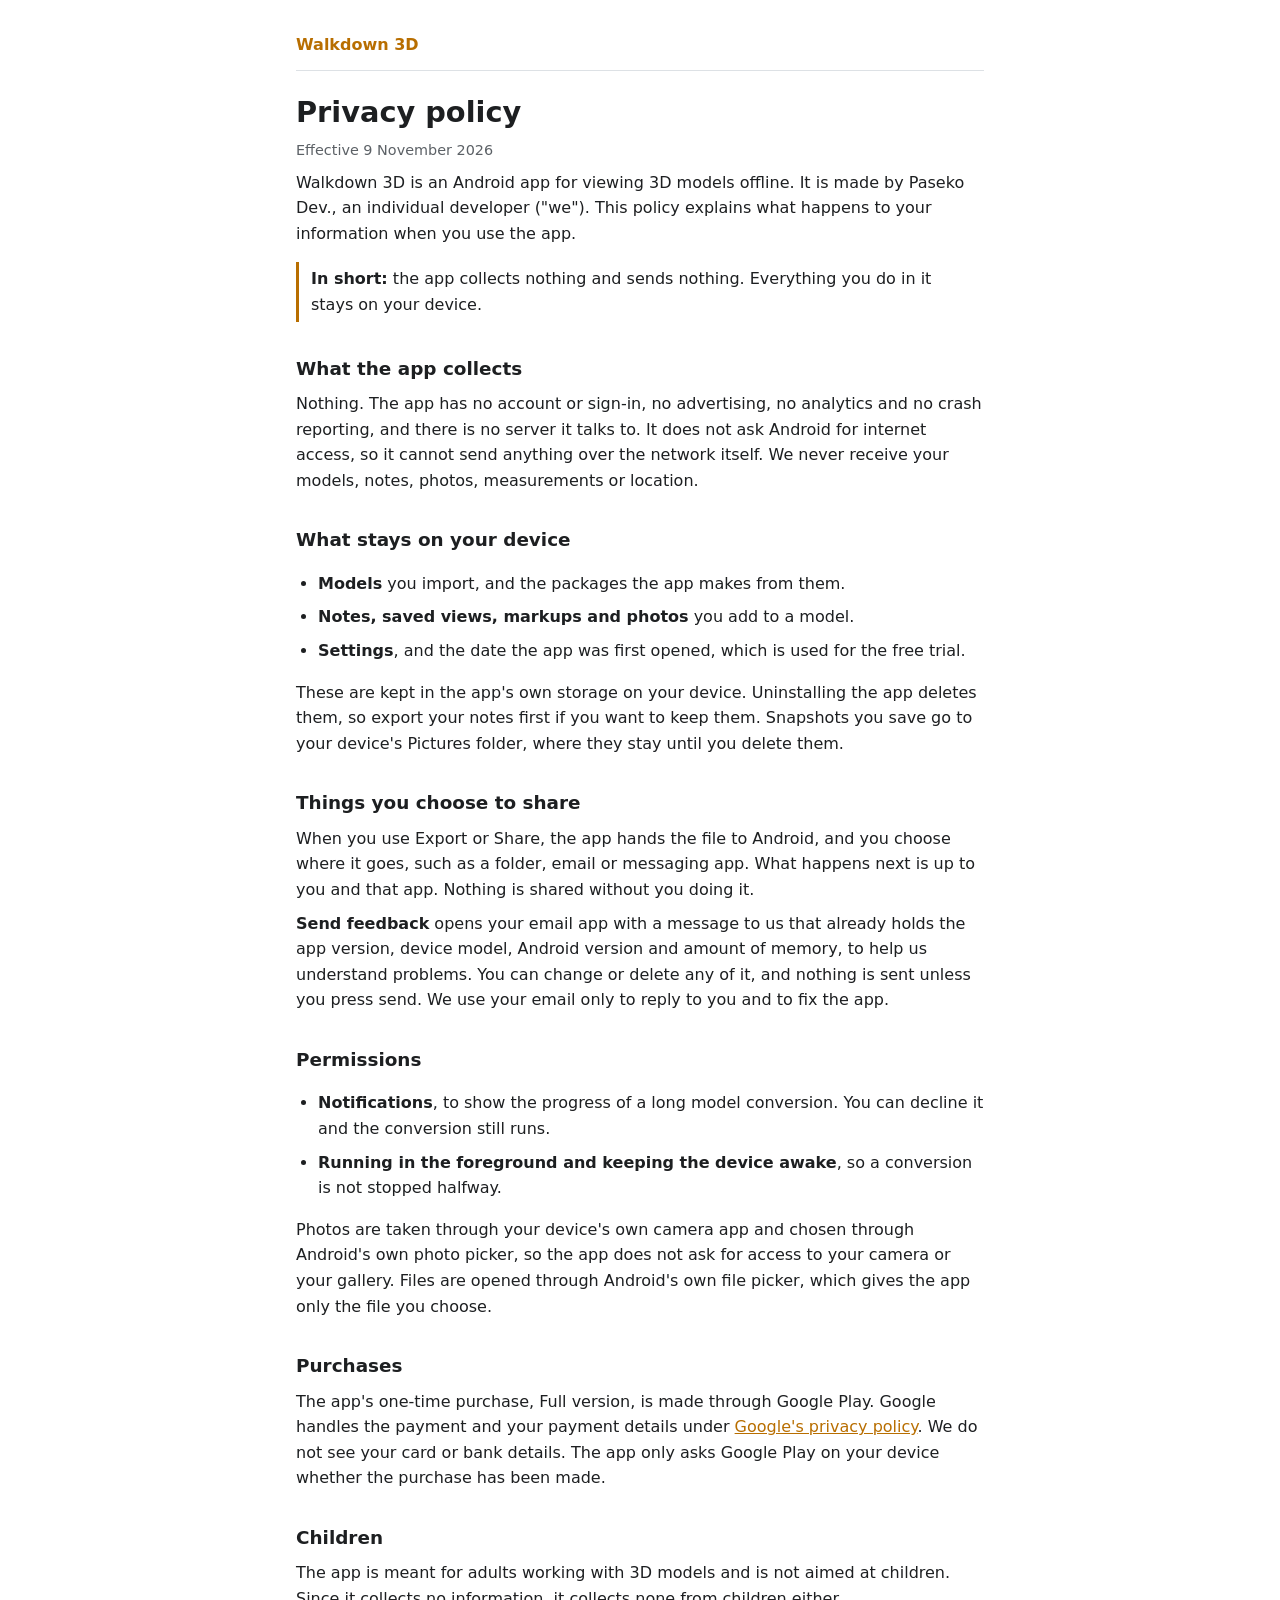
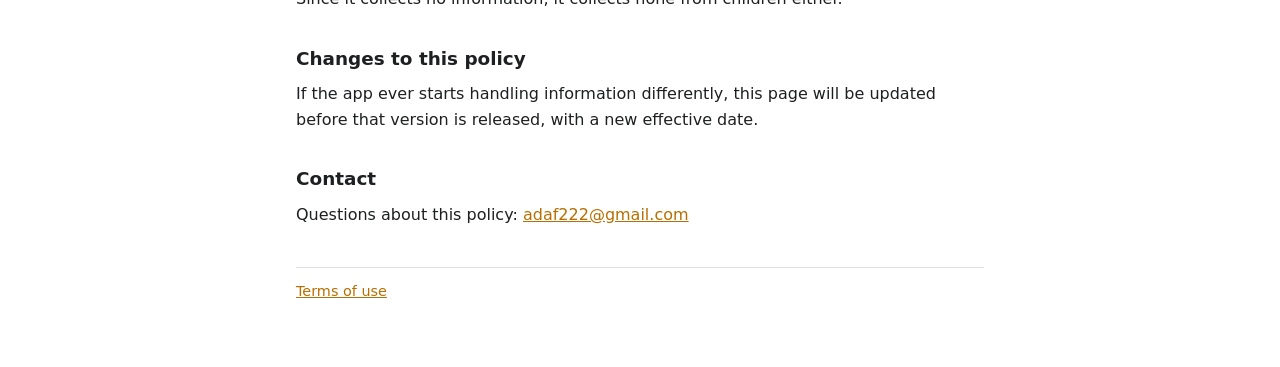
==== privacy.html @ e28f065a "Privacy policy: what Send feedback puts in the email" ====
<!doctype html>
<html lang="en">
<head>
<meta charset="utf-8">
<meta name="viewport" content="width=device-width, initial-scale=1">
<title>Walkdown 3D privacy policy</title>
<link rel="stylesheet" href="style.css">
</head>
<body>
<main>
<header><a href="index.html">Walkdown 3D</a></header>
<h1>Privacy policy</h1>
<p class="meta">Effective 9 November 2026</p>

<p>Walkdown 3D is an Android app for viewing 3D models offline. It is made by Paseko Dev., an individual developer ("we"). This policy explains what happens to your information when you use the app.</p>

<p class="note"><strong>In short:</strong> the app collects nothing and sends nothing. Everything you do in it stays on your device.</p>

<h2>What the app collects</h2>
<p>Nothing. The app has no account or sign-in, no advertising, no analytics and no crash reporting, and there is no server it talks to. It does not ask Android for internet access, so it cannot send anything over the network itself. We never receive your models, notes, photos, measurements or location.</p>

<h2>What stays on your device</h2>
<ul>
<li><strong>Models</strong> you import, and the packages the app makes from them.</li>
<li><strong>Notes, saved views, markups and photos</strong> you add to a model.</li>
<li><strong>Settings</strong>, and the date the app was first opened, which is used for the free trial.</li>
</ul>
<p>These are kept in the app's own storage on your device. Uninstalling the app deletes them, so export your notes first if you want to keep them. Snapshots you save go to your device's Pictures folder, where they stay until you delete them.</p>

<h2>Things you choose to share</h2>
<p>When you use Export or Share, the app hands the file to Android, and you choose where it goes, such as a folder, email or messaging app. What happens next is up to you and that app. Nothing is shared without you doing it.</p>
<p><strong>Send feedback</strong> opens your email app with a message to us that already holds the app version, device model, Android version and amount of memory, to help us understand problems. You can change or delete any of it, and nothing is sent unless you press send. We use your email only to reply to you and to fix the app.</p>

<h2>Permissions</h2>
<ul>
<li><strong>Notifications</strong>, to show the progress of a long model conversion. You can decline it and the conversion still runs.</li>
<li><strong>Running in the foreground and keeping the device awake</strong>, so a conversion is not stopped halfway.</li>
</ul>
<p>Photos are taken through your device's own camera app and chosen through Android's own photo picker, so the app does not ask for access to your camera or your gallery. Files are opened through Android's own file picker, which gives the app only the file you choose.</p>

<h2>Purchases</h2>
<p>The app's one-time purchase, Full version, is made through Google Play. Google handles the payment and your payment details under <a href="https://policies.google.com/privacy">Google's privacy policy</a>. We do not see your card or bank details. The app only asks Google Play on your device whether the purchase has been made.</p>

<h2>Children</h2>
<p>The app is meant for adults working with 3D models and is not aimed at children. Since it collects no information, it collects none from children either.</p>

<h2>Changes to this policy</h2>
<p>If the app ever starts handling information differently, this page will be updated before that version is released, with a new effective date.</p>

<h2>Contact</h2>
<p>Questions about this policy: <a href="mailto:adaf222@gmail.com">adaf222@gmail.com</a></p>

<footer><a href="terms.html">Terms of use</a></footer>
</main>
</body>
</html>
---- style.css ----
:root { --text: #1d1f21; --muted: #5c6166; --line: #dde1e5; --accent: #b86e00; --bg: #ffffff; }
@media (prefers-color-scheme: dark) {
  :root { --text: #e6e8ea; --muted: #a3a9ae; --line: #33383d; --accent: #f0a83a; --bg: #15181b; }
}
* { box-sizing: border-box; }
body { margin: 0; background: var(--bg); color: var(--text); font: 16px/1.6 system-ui, -apple-system, "Segoe UI", Roboto, sans-serif; }
main { max-width: 720px; margin: 0 auto; padding: 32px 16px 64px; }
header { border-bottom: 1px solid var(--line); margin-bottom: 24px; padding-bottom: 12px; }
header a { color: var(--accent); font-weight: 600; text-decoration: none; }
h1 { font-size: 1.8rem; line-height: 1.25; margin: 0 0 4px; }
h2 { font-size: 1.15rem; margin: 32px 0 8px; }
p, li { margin: 8px 0; }
ul { padding-left: 22px; }
a { color: var(--accent); }
.meta { color: var(--muted); font-size: 0.9rem; }
.note { border-left: 3px solid var(--accent); padding: 4px 12px; margin: 16px 0; }
footer { border-top: 1px solid var(--line); margin-top: 40px; padding-top: 12px; color: var(--muted); font-size: 0.9rem; }
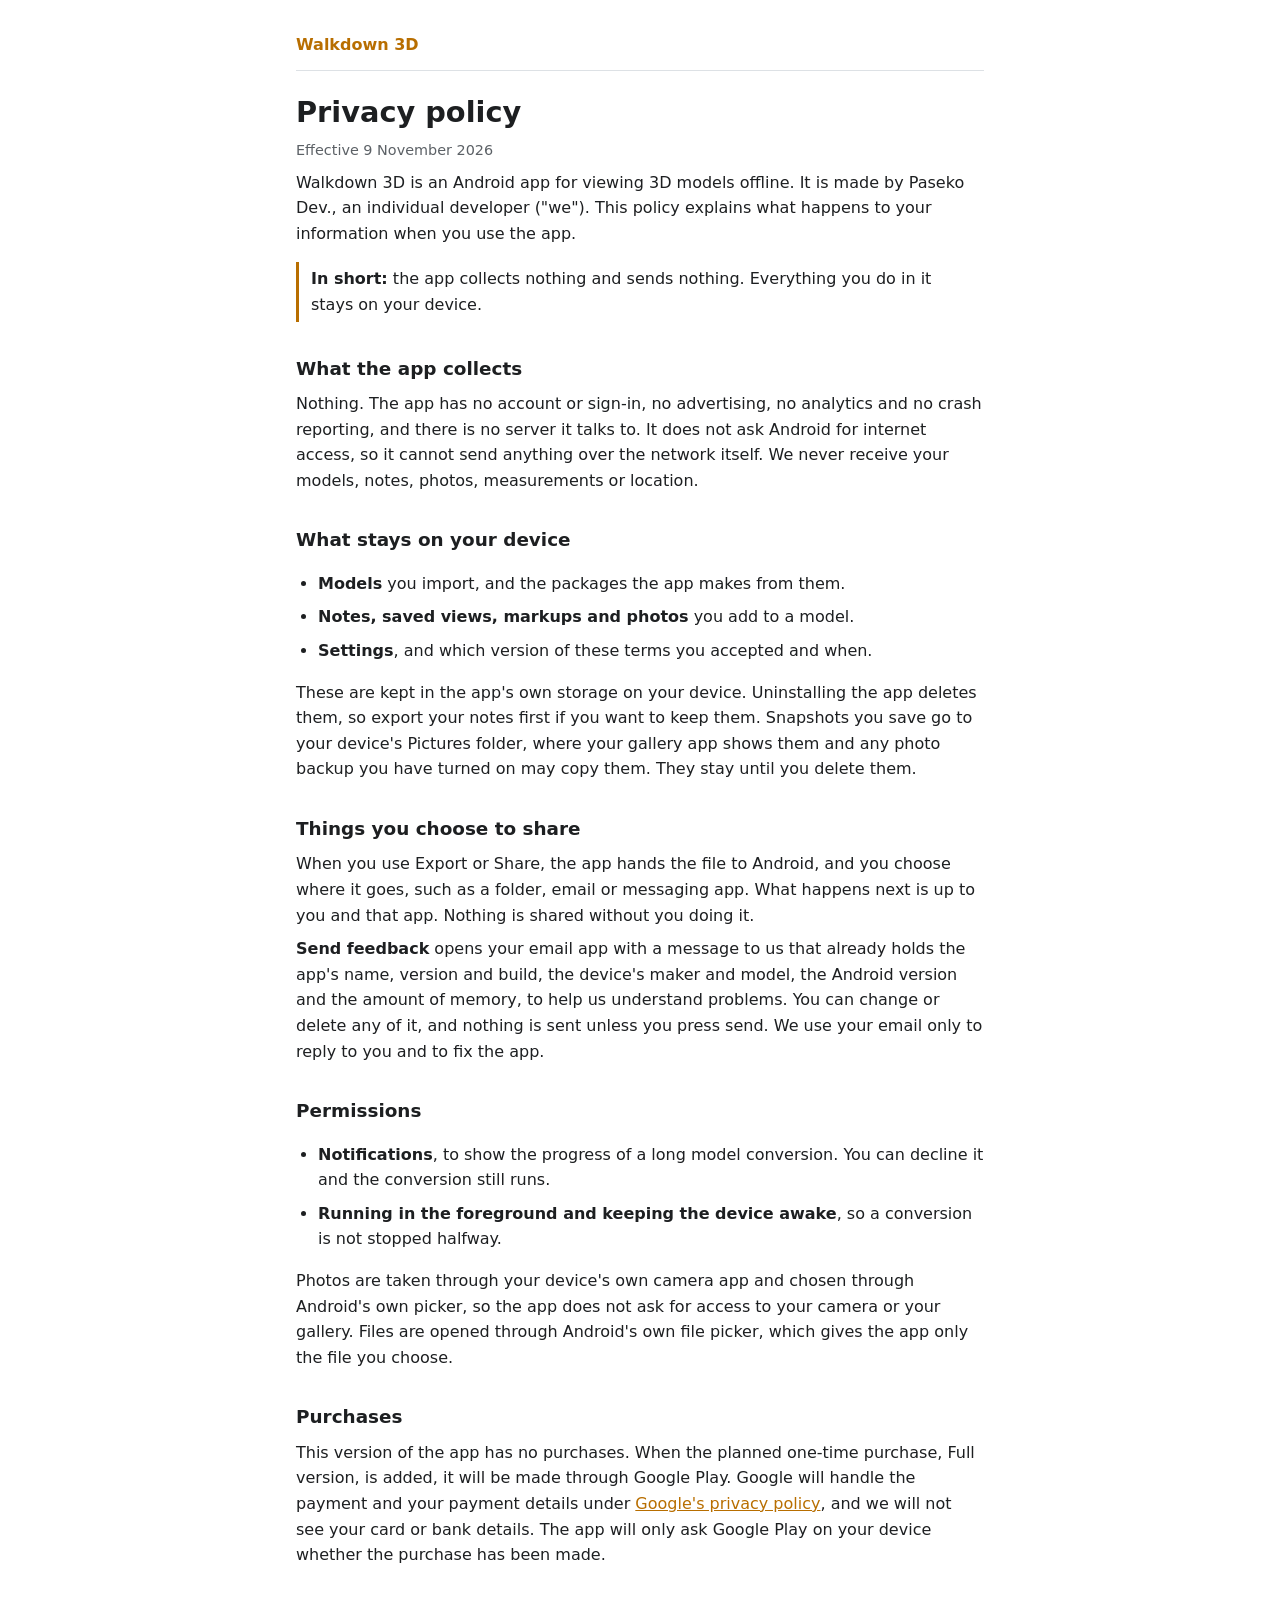
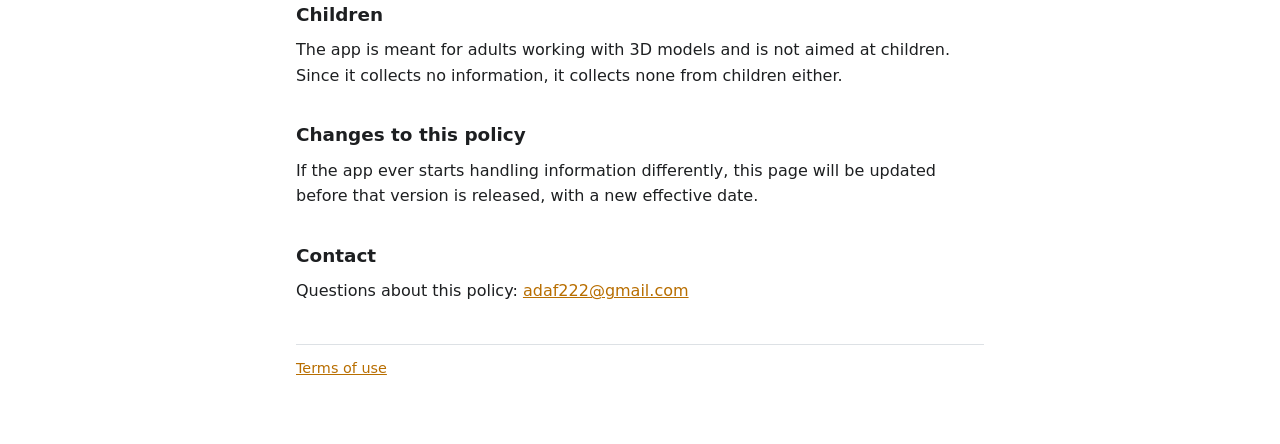
==== commit 2ab314e7: "Terms and privacy match this version: no trial or purchase yet, adults only, fuller feedback list Co" ====
--- a/privacy.html
+++ b/privacy.html
@@ -23,23 +23,23 @@
 <ul>
 <li><strong>Models</strong> you import, and the packages the app makes from them.</li>
 <li><strong>Notes, saved views, markups and photos</strong> you add to a model.</li>
-<li><strong>Settings</strong>, and the date the app was first opened, which is used for the free trial.</li>
+<li><strong>Settings</strong>, and which version of these terms you accepted and when.</li>
 </ul>
-<p>These are kept in the app's own storage on your device. Uninstalling the app deletes them, so export your notes first if you want to keep them. Snapshots you save go to your device's Pictures folder, where they stay until you delete them.</p>
+<p>These are kept in the app's own storage on your device. Uninstalling the app deletes them, so export your notes first if you want to keep them. Snapshots you save go to your device's Pictures folder, where your gallery app shows them and any photo backup you have turned on may copy them. They stay until you delete them.</p>
 
 <h2>Things you choose to share</h2>
 <p>When you use Export or Share, the app hands the file to Android, and you choose where it goes, such as a folder, email or messaging app. What happens next is up to you and that app. Nothing is shared without you doing it.</p>
-<p><strong>Send feedback</strong> opens your email app with a message to us that already holds the app version, device model, Android version and amount of memory, to help us understand problems. You can change or delete any of it, and nothing is sent unless you press send. We use your email only to reply to you and to fix the app.</p>
+<p><strong>Send feedback</strong> opens your email app with a message to us that already holds the app's name, version and build, the device's maker and model, the Android version and the amount of memory, to help us understand problems. You can change or delete any of it, and nothing is sent unless you press send. We use your email only to reply to you and to fix the app.</p>
 
 <h2>Permissions</h2>
 <ul>
 <li><strong>Notifications</strong>, to show the progress of a long model conversion. You can decline it and the conversion still runs.</li>
 <li><strong>Running in the foreground and keeping the device awake</strong>, so a conversion is not stopped halfway.</li>
 </ul>
-<p>Photos are taken through your device's own camera app and chosen through Android's own photo picker, so the app does not ask for access to your camera or your gallery. Files are opened through Android's own file picker, which gives the app only the file you choose.</p>
+<p>Photos are taken through your device's own camera app and chosen through Android's own picker, so the app does not ask for access to your camera or your gallery. Files are opened through Android's own file picker, which gives the app only the file you choose.</p>
 
 <h2>Purchases</h2>
-<p>The app's one-time purchase, Full version, is made through Google Play. Google handles the payment and your payment details under <a href="https://policies.google.com/privacy">Google's privacy policy</a>. We do not see your card or bank details. The app only asks Google Play on your device whether the purchase has been made.</p>
+<p>This version of the app has no purchases. When the planned one-time purchase, Full version, is added, it will be made through Google Play. Google will handle the payment and your payment details under <a href="https://policies.google.com/privacy">Google's privacy policy</a>, and we will not see your card or bank details. The app will only ask Google Play on your device whether the purchase has been made.</p>
 
 <h2>Children</h2>
 <p>The app is meant for adults working with 3D models and is not aimed at children. Since it collects no information, it collects none from children either.</p>
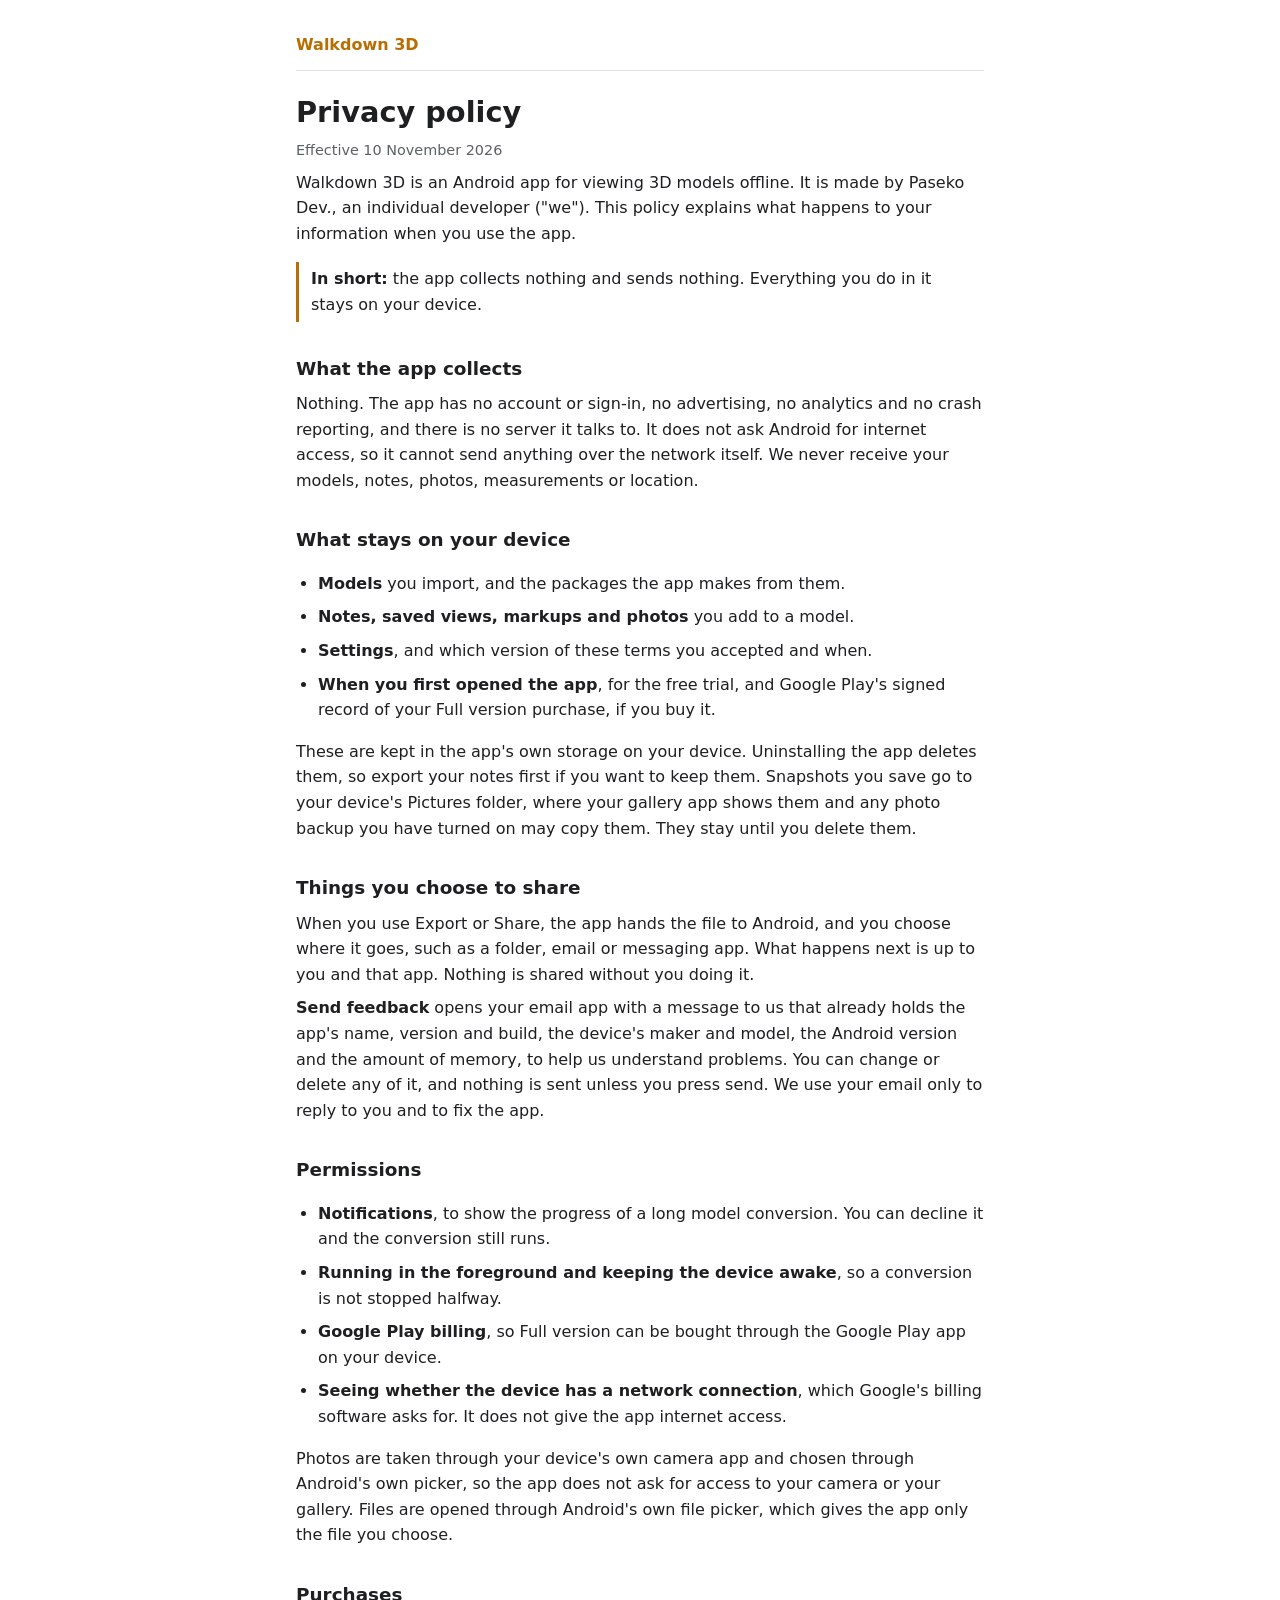
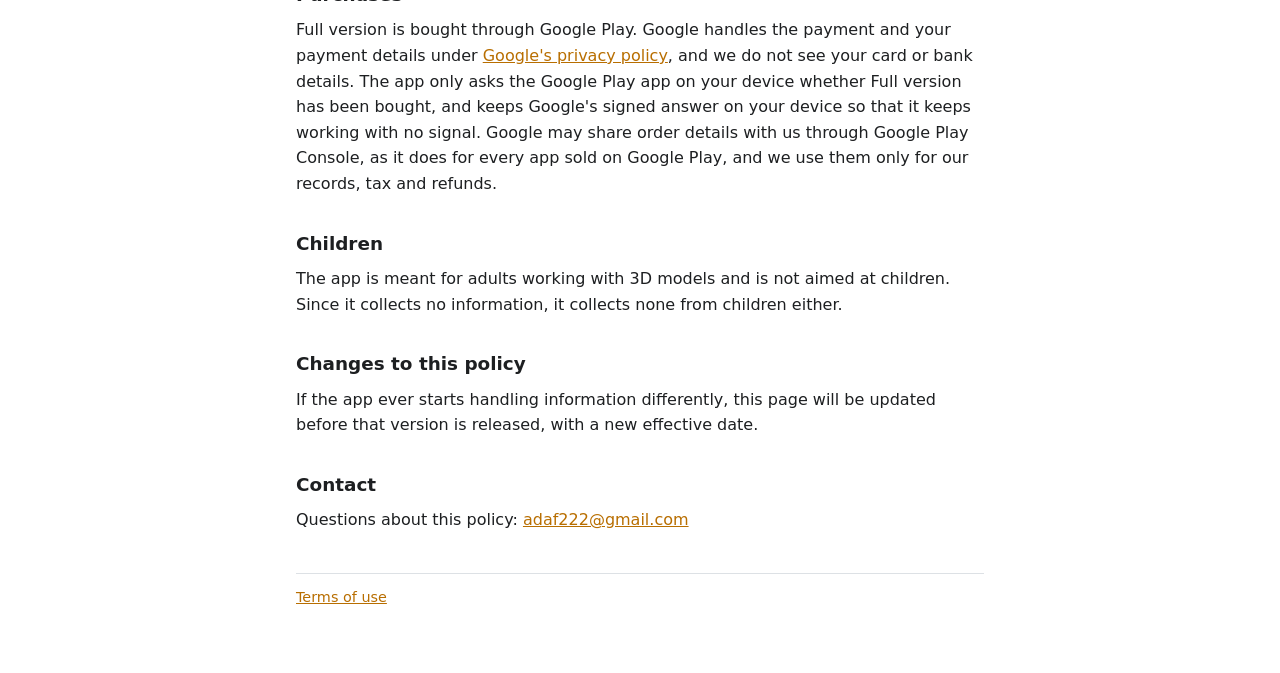
==== commit 59c3684d: "Terms and privacy for the Full version purchase and free trial, effective 10 November 2026 Co-Author" ====
--- a/privacy.html
+++ b/privacy.html
@@ -10,7 +10,7 @@
 <main>
 <header><a href="index.html">Walkdown 3D</a></header>
 <h1>Privacy policy</h1>
-<p class="meta">Effective 9 November 2026</p>
+<p class="meta">Effective 10 November 2026</p>
 
 <p>Walkdown 3D is an Android app for viewing 3D models offline. It is made by Paseko Dev., an individual developer ("we"). This policy explains what happens to your information when you use the app.</p>
 
@@ -24,6 +24,7 @@
 <li><strong>Models</strong> you import, and the packages the app makes from them.</li>
 <li><strong>Notes, saved views, markups and photos</strong> you add to a model.</li>
 <li><strong>Settings</strong>, and which version of these terms you accepted and when.</li>
+<li><strong>When you first opened the app</strong>, for the free trial, and Google Play's signed record of your Full version purchase, if you buy it.</li>
 </ul>
 <p>These are kept in the app's own storage on your device. Uninstalling the app deletes them, so export your notes first if you want to keep them. Snapshots you save go to your device's Pictures folder, where your gallery app shows them and any photo backup you have turned on may copy them. They stay until you delete them.</p>
 
@@ -35,11 +36,13 @@
 <ul>
 <li><strong>Notifications</strong>, to show the progress of a long model conversion. You can decline it and the conversion still runs.</li>
 <li><strong>Running in the foreground and keeping the device awake</strong>, so a conversion is not stopped halfway.</li>
+<li><strong>Google Play billing</strong>, so Full version can be bought through the Google Play app on your device.</li>
+<li><strong>Seeing whether the device has a network connection</strong>, which Google's billing software asks for. It does not give the app internet access.</li>
 </ul>
 <p>Photos are taken through your device's own camera app and chosen through Android's own picker, so the app does not ask for access to your camera or your gallery. Files are opened through Android's own file picker, which gives the app only the file you choose.</p>
 
 <h2>Purchases</h2>
-<p>This version of the app has no purchases. When the planned one-time purchase, Full version, is added, it will be made through Google Play. Google will handle the payment and your payment details under <a href="https://policies.google.com/privacy">Google's privacy policy</a>, and we will not see your card or bank details. The app will only ask Google Play on your device whether the purchase has been made.</p>
+<p>Full version is bought through Google Play. Google handles the payment and your payment details under <a href="https://policies.google.com/privacy">Google's privacy policy</a>, and we do not see your card or bank details. The app only asks the Google Play app on your device whether Full version has been bought, and keeps Google's signed answer on your device so that it keeps working with no signal. Google may share order details with us through Google Play Console, as it does for every app sold on Google Play, and we use them only for our records, tax and refunds.</p>
 
 <h2>Children</h2>
 <p>The app is meant for adults working with 3D models and is not aimed at children. Since it collects no information, it collects none from children either.</p>
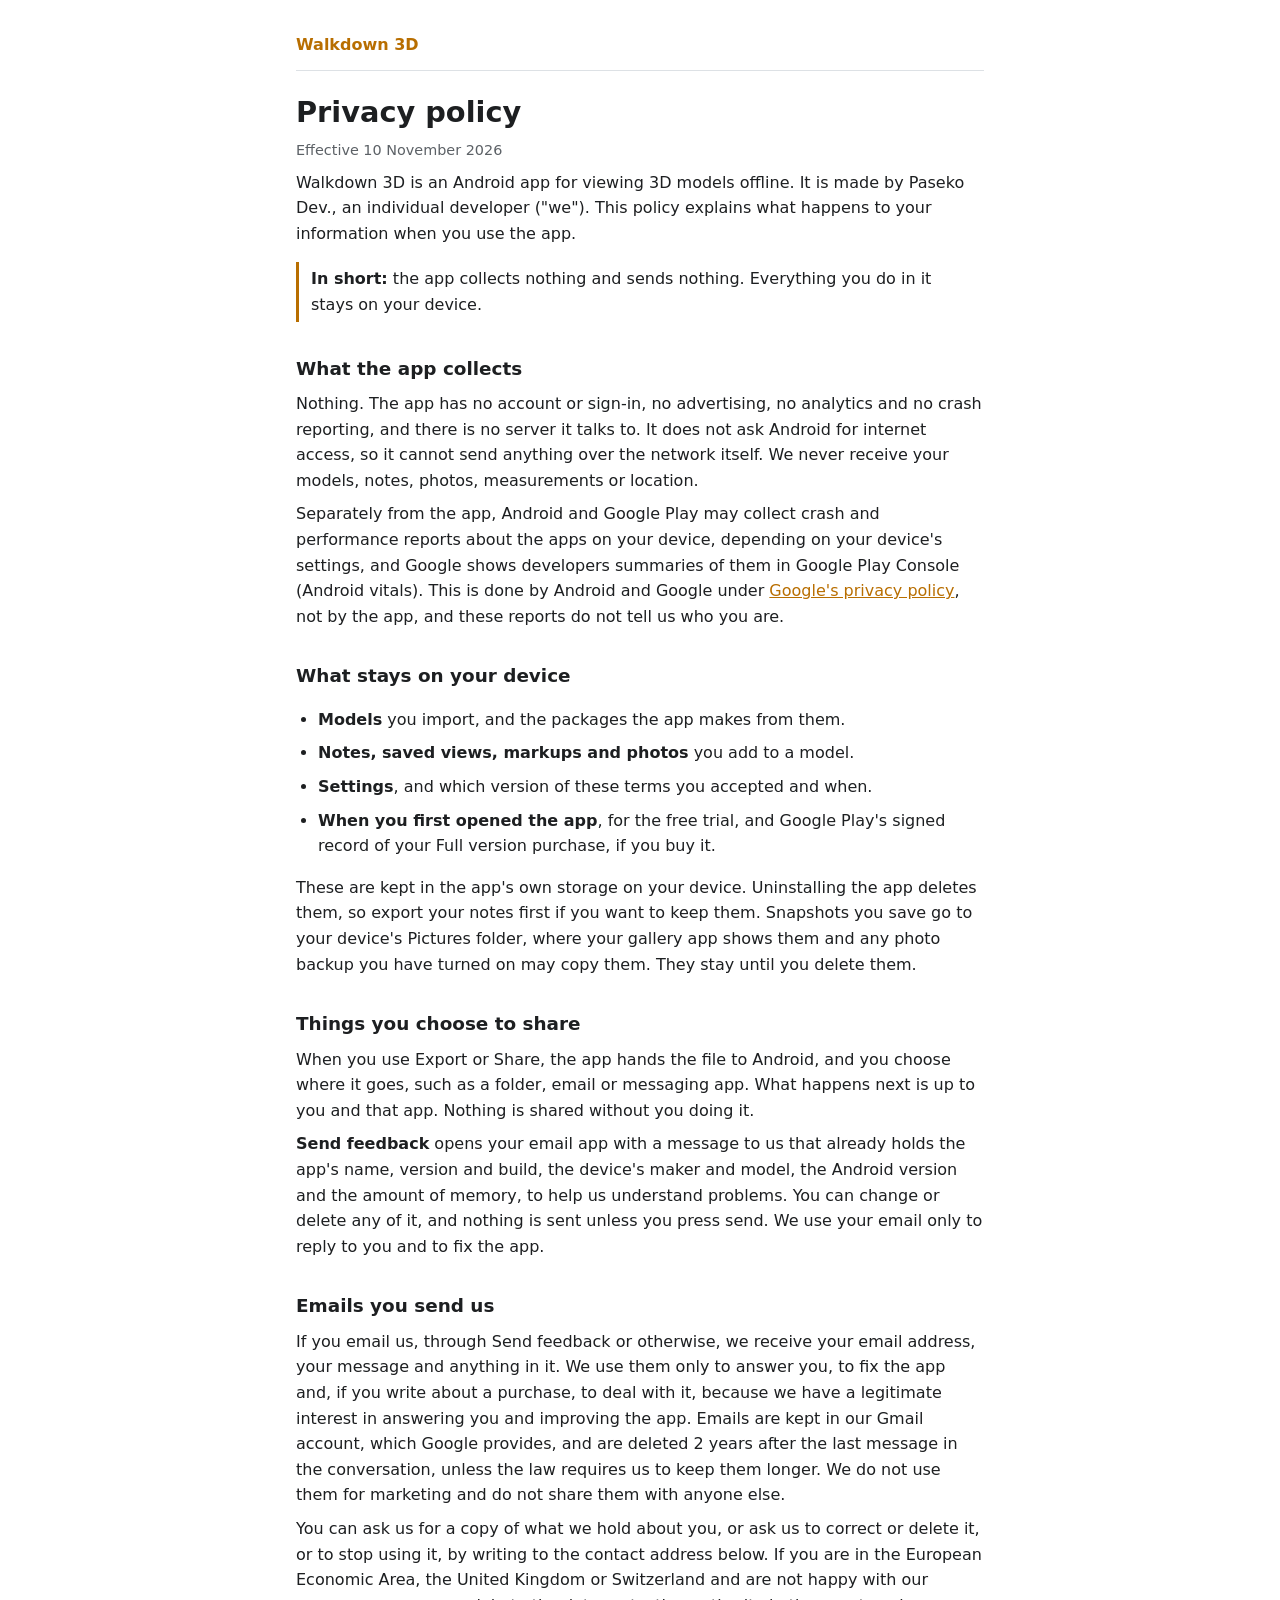
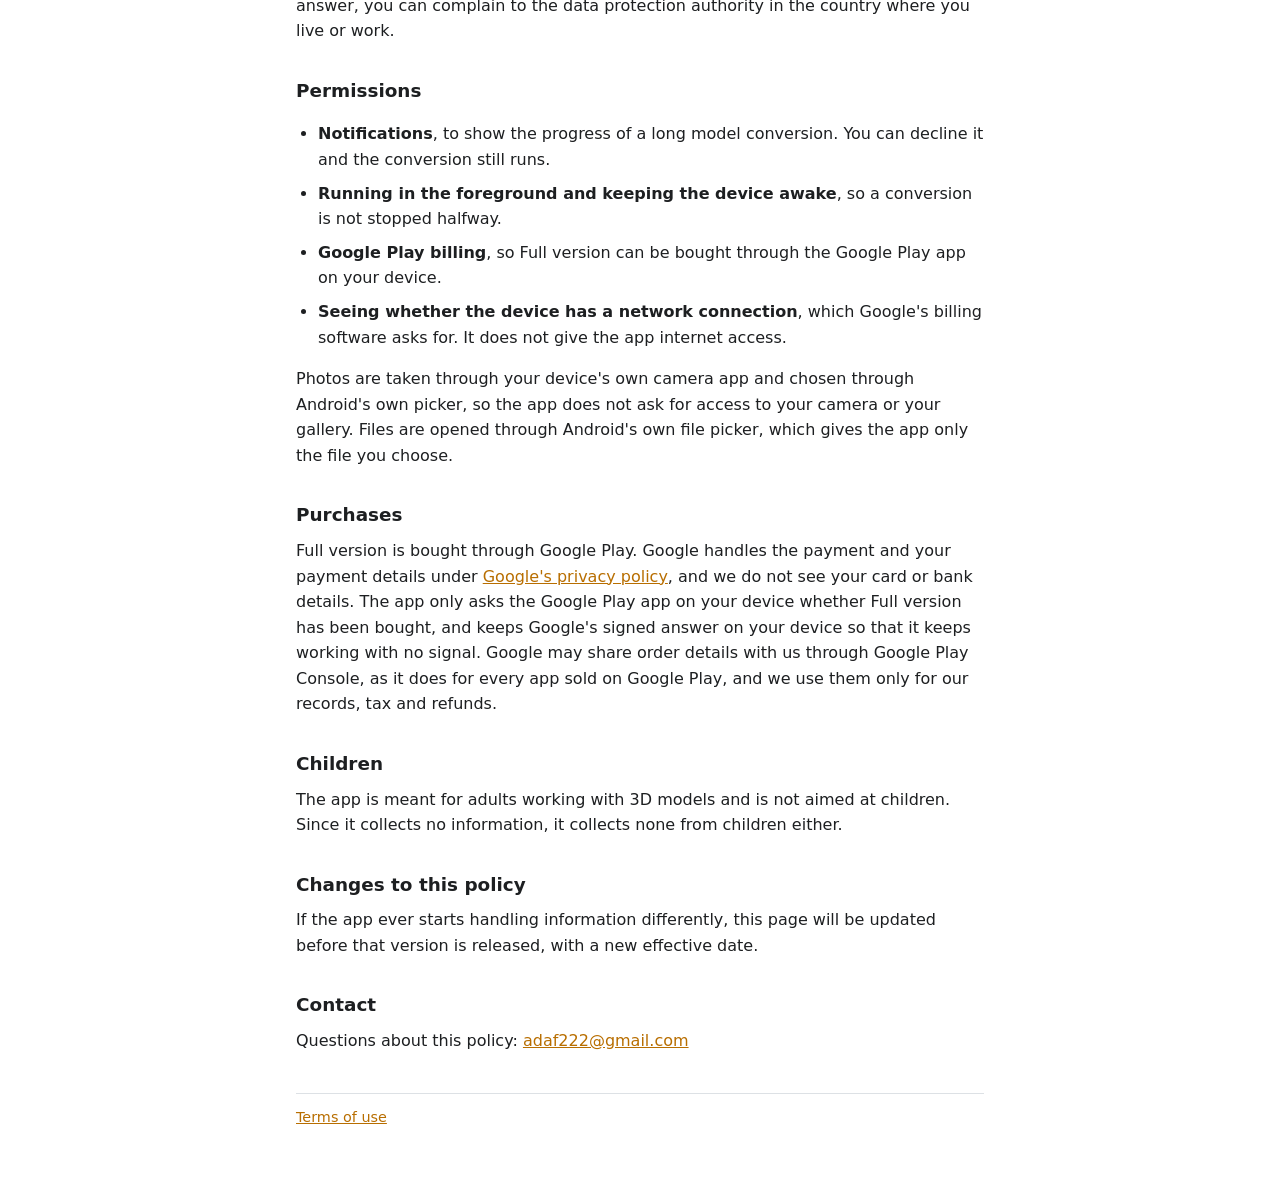
==== commit 68629890: "Terms version 3 for 0.2.1: who we are, liability carve-out, fairer disputes, emails under GDPR, Andr" ====
--- a/privacy.html
+++ b/privacy.html
@@ -18,6 +18,7 @@
 
 <h2>What the app collects</h2>
 <p>Nothing. The app has no account or sign-in, no advertising, no analytics and no crash reporting, and there is no server it talks to. It does not ask Android for internet access, so it cannot send anything over the network itself. We never receive your models, notes, photos, measurements or location.</p>
+<p>Separately from the app, Android and Google Play may collect crash and performance reports about the apps on your device, depending on your device's settings, and Google shows developers summaries of them in Google Play Console (Android vitals). This is done by Android and Google under <a href="https://policies.google.com/privacy">Google's privacy policy</a>, not by the app, and these reports do not tell us who you are.</p>
 
 <h2>What stays on your device</h2>
 <ul>
@@ -31,6 +32,10 @@
 <h2>Things you choose to share</h2>
 <p>When you use Export or Share, the app hands the file to Android, and you choose where it goes, such as a folder, email or messaging app. What happens next is up to you and that app. Nothing is shared without you doing it.</p>
 <p><strong>Send feedback</strong> opens your email app with a message to us that already holds the app's name, version and build, the device's maker and model, the Android version and the amount of memory, to help us understand problems. You can change or delete any of it, and nothing is sent unless you press send. We use your email only to reply to you and to fix the app.</p>
+
+<h2>Emails you send us</h2>
+<p>If you email us, through Send feedback or otherwise, we receive your email address, your message and anything in it. We use them only to answer you, to fix the app and, if you write about a purchase, to deal with it, because we have a legitimate interest in answering you and improving the app. Emails are kept in our Gmail account, which Google provides, and are deleted 2 years after the last message in the conversation, unless the law requires us to keep them longer. We do not use them for marketing and do not share them with anyone else.</p>
+<p>You can ask us for a copy of what we hold about you, or ask us to correct or delete it, or to stop using it, by writing to the contact address below. If you are in the European Economic Area, the United Kingdom or Switzerland and are not happy with our answer, you can complain to the data protection authority in the country where you live or work.</p>
 
 <h2>Permissions</h2>
 <ul>
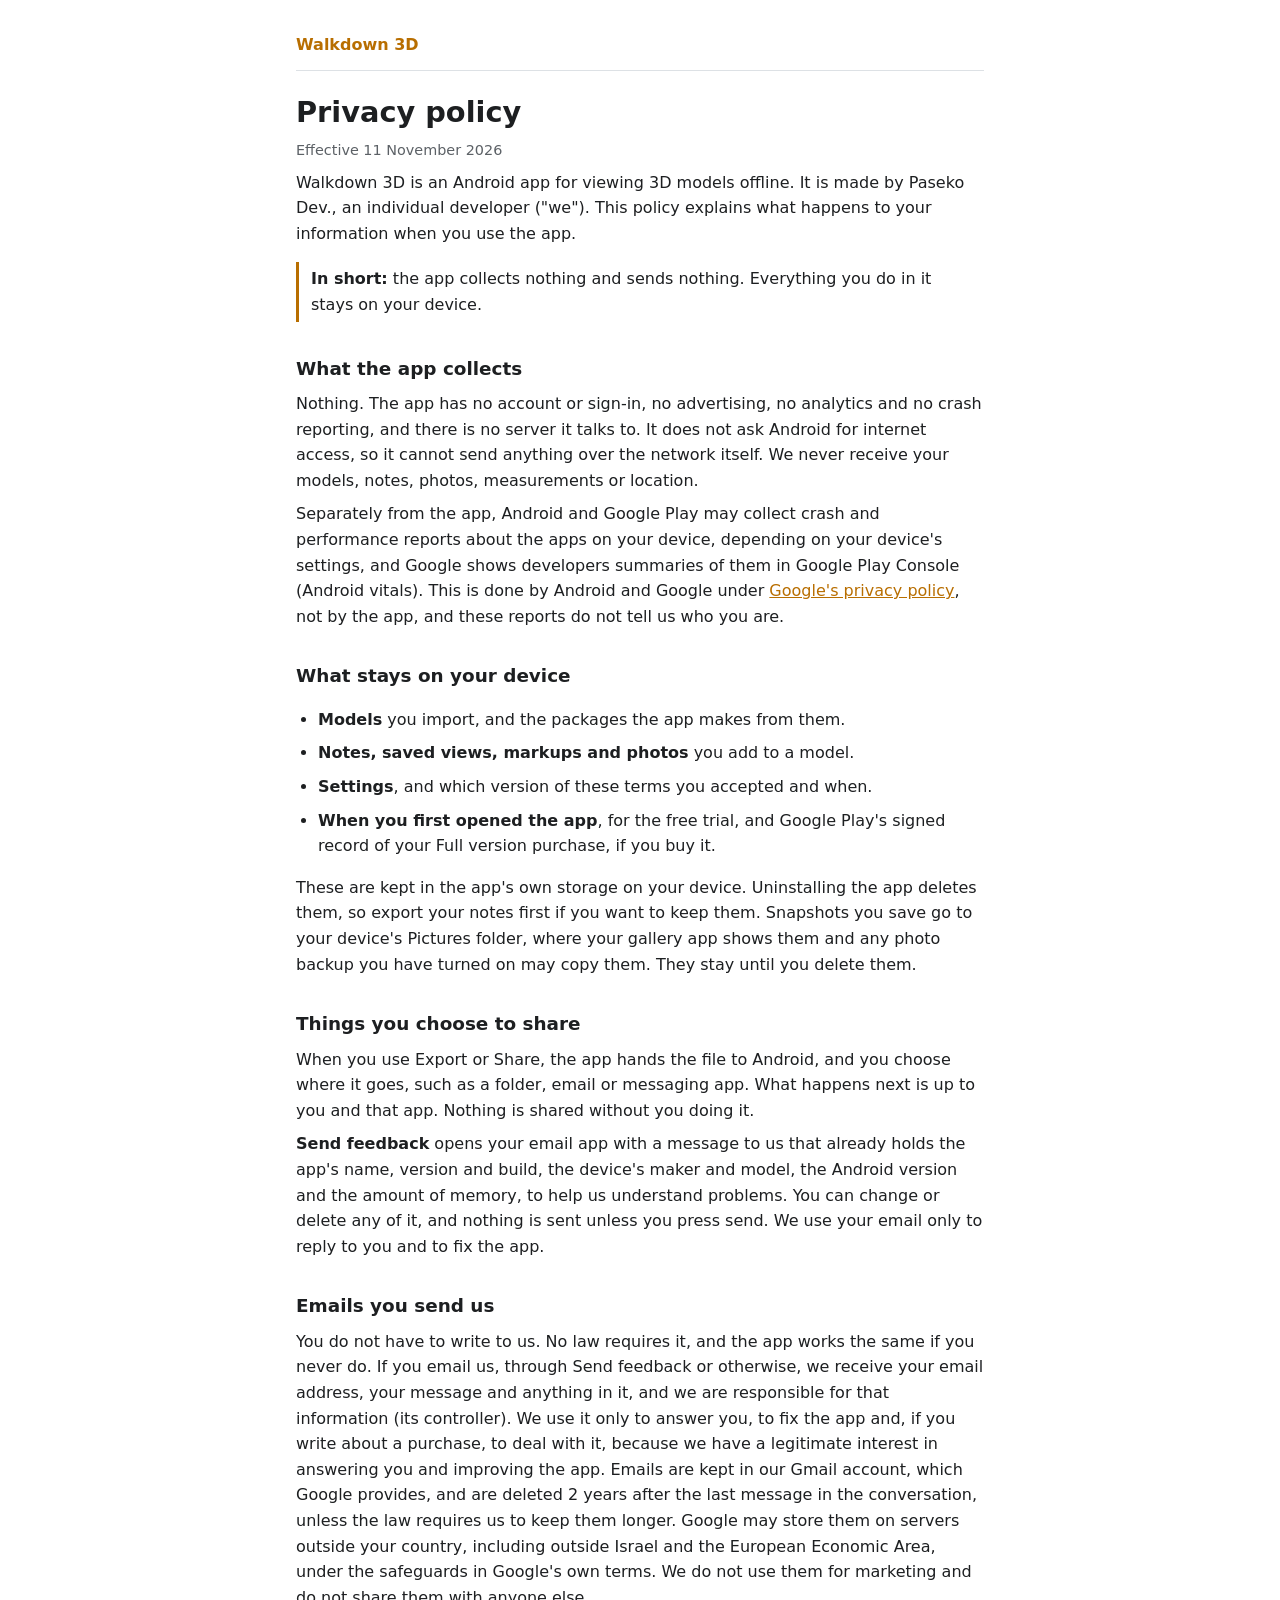
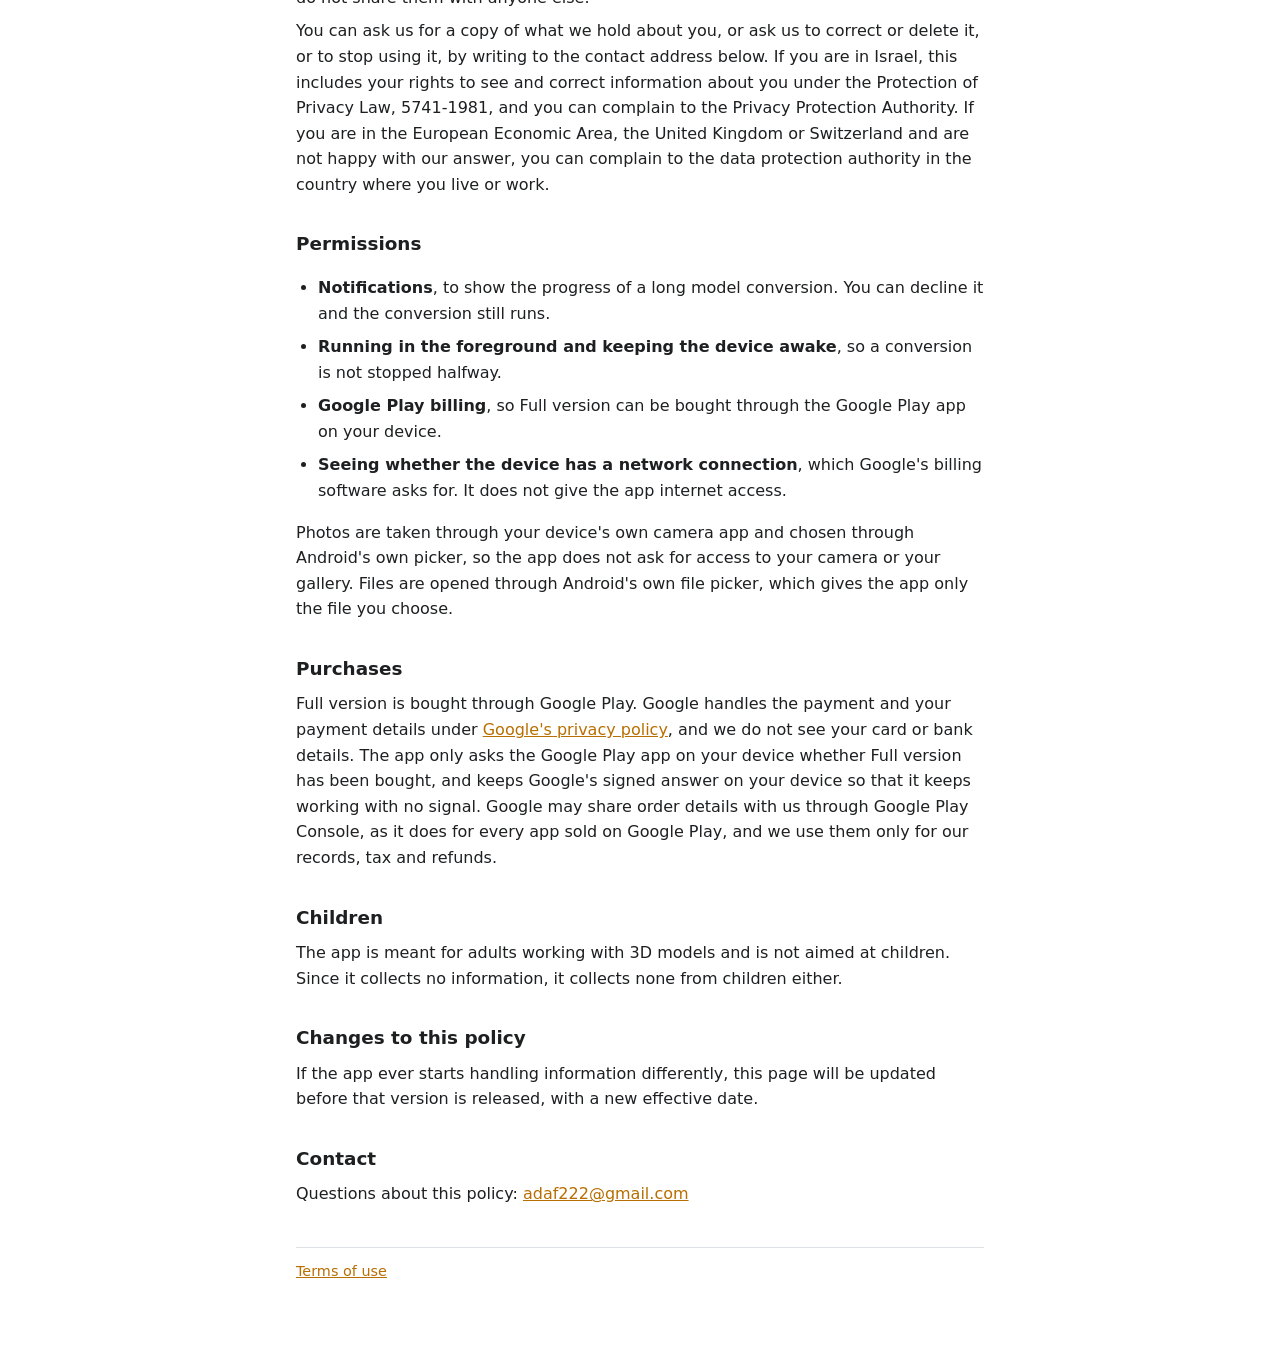
==== commit 2c380c39: "Terms version 4: Israeli law, licence, updates, consumer rights first, liability cap, privacy for em" ====
--- a/privacy.html
+++ b/privacy.html
@@ -10,7 +10,7 @@
 <main>
 <header><a href="index.html">Walkdown 3D</a></header>
 <h1>Privacy policy</h1>
-<p class="meta">Effective 10 November 2026</p>
+<p class="meta">Effective 11 November 2026</p>
 
 <p>Walkdown 3D is an Android app for viewing 3D models offline. It is made by Paseko Dev., an individual developer ("we"). This policy explains what happens to your information when you use the app.</p>
 
@@ -34,8 +34,8 @@
 <p><strong>Send feedback</strong> opens your email app with a message to us that already holds the app's name, version and build, the device's maker and model, the Android version and the amount of memory, to help us understand problems. You can change or delete any of it, and nothing is sent unless you press send. We use your email only to reply to you and to fix the app.</p>
 
 <h2>Emails you send us</h2>
-<p>If you email us, through Send feedback or otherwise, we receive your email address, your message and anything in it. We use them only to answer you, to fix the app and, if you write about a purchase, to deal with it, because we have a legitimate interest in answering you and improving the app. Emails are kept in our Gmail account, which Google provides, and are deleted 2 years after the last message in the conversation, unless the law requires us to keep them longer. We do not use them for marketing and do not share them with anyone else.</p>
-<p>You can ask us for a copy of what we hold about you, or ask us to correct or delete it, or to stop using it, by writing to the contact address below. If you are in the European Economic Area, the United Kingdom or Switzerland and are not happy with our answer, you can complain to the data protection authority in the country where you live or work.</p>
+<p>You do not have to write to us. No law requires it, and the app works the same if you never do. If you email us, through Send feedback or otherwise, we receive your email address, your message and anything in it, and we are responsible for that information (its controller). We use it only to answer you, to fix the app and, if you write about a purchase, to deal with it, because we have a legitimate interest in answering you and improving the app. Emails are kept in our Gmail account, which Google provides, and are deleted 2 years after the last message in the conversation, unless the law requires us to keep them longer. Google may store them on servers outside your country, including outside Israel and the European Economic Area, under the safeguards in Google's own terms. We do not use them for marketing and do not share them with anyone else.</p>
+<p>You can ask us for a copy of what we hold about you, or ask us to correct or delete it, or to stop using it, by writing to the contact address below. If you are in Israel, this includes your rights to see and correct information about you under the Protection of Privacy Law, 5741-1981, and you can complain to the Privacy Protection Authority. If you are in the European Economic Area, the United Kingdom or Switzerland and are not happy with our answer, you can complain to the data protection authority in the country where you live or work.</p>
 
 <h2>Permissions</h2>
 <ul>
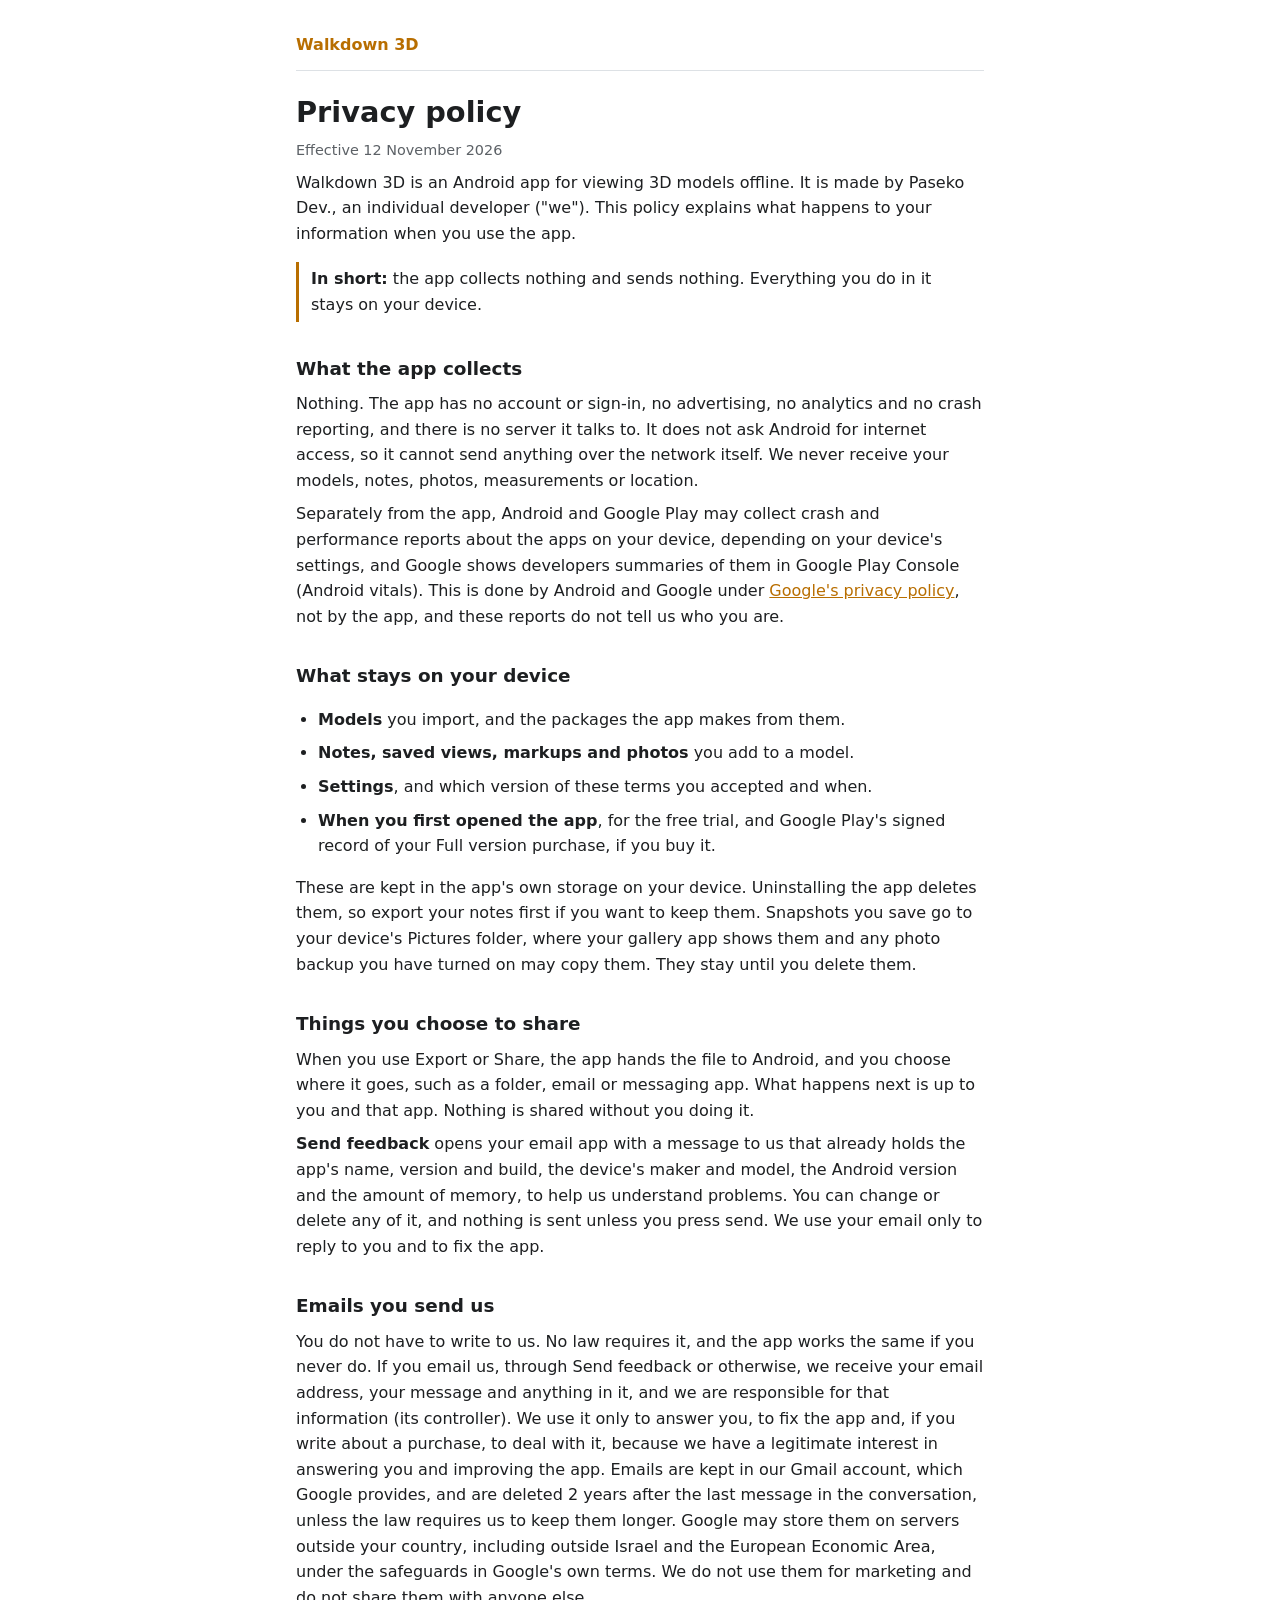
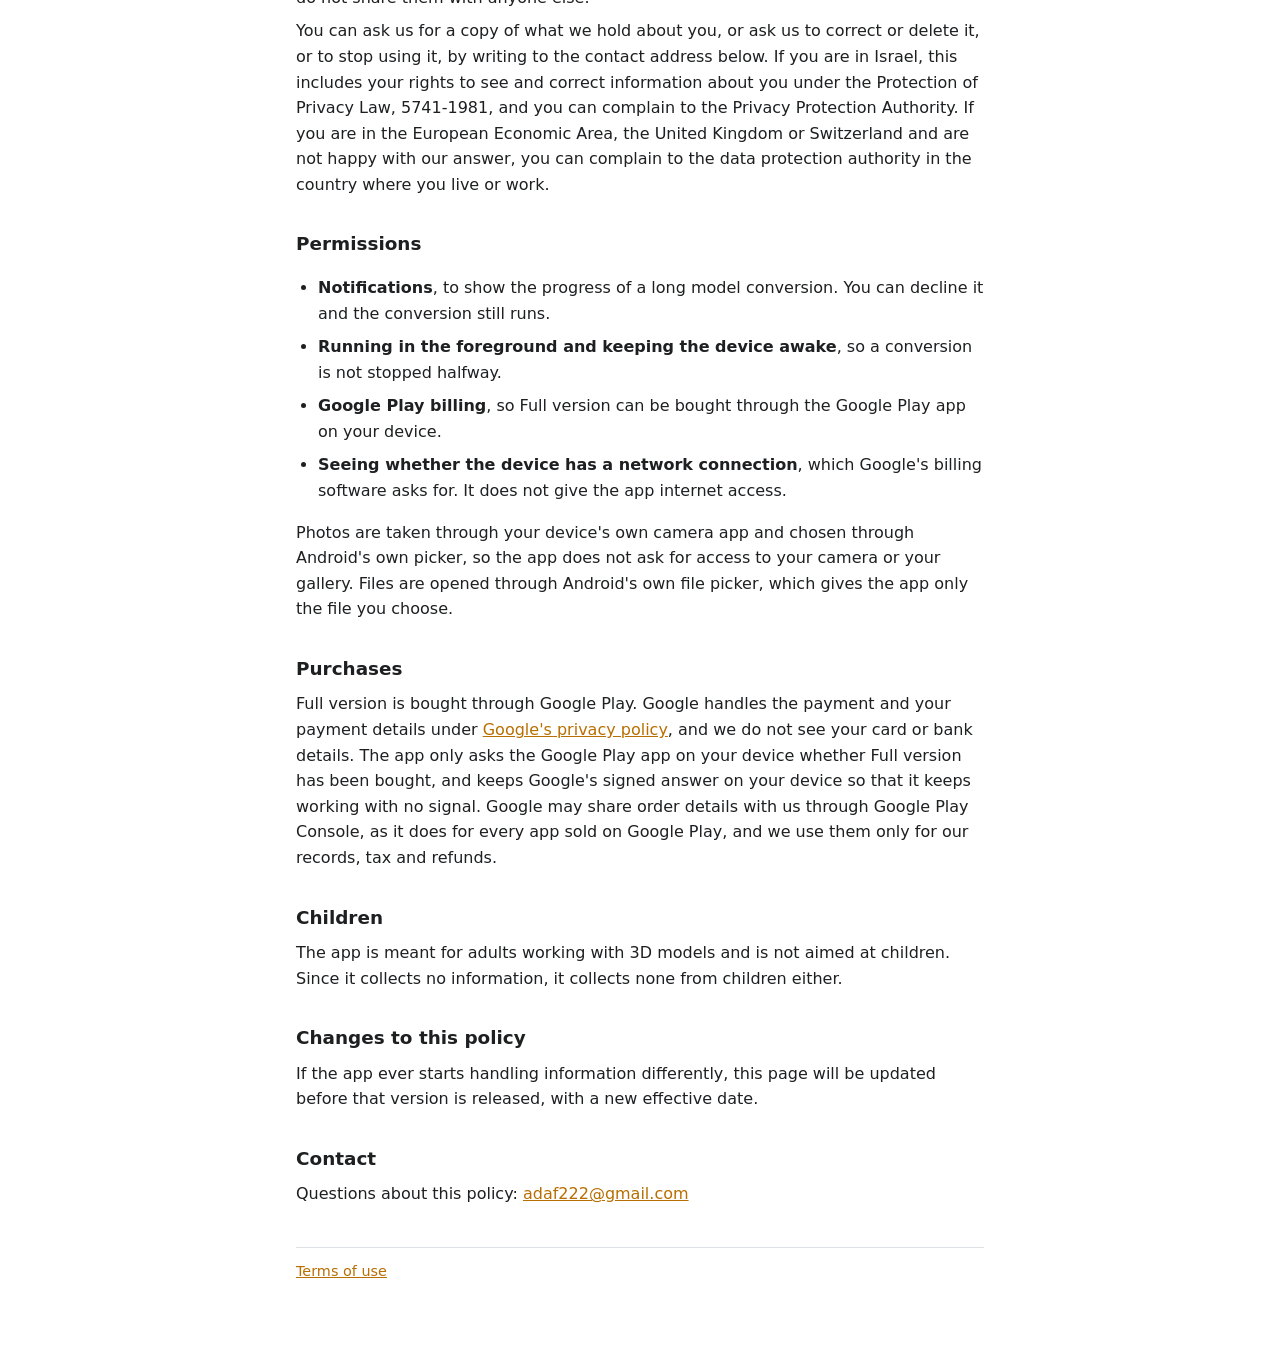
==== commit 7871dea7: "Terms and privacy version 4 effective 12 November 2026, for 0.2.2 Co-Authored-By: Claude Opus 5.5 <n" ====
--- a/privacy.html
+++ b/privacy.html
@@ -10,7 +10,7 @@
 <main>
 <header><a href="index.html">Walkdown 3D</a></header>
 <h1>Privacy policy</h1>
-<p class="meta">Effective 11 November 2026</p>
+<p class="meta">Effective 12 November 2026</p>
 
 <p>Walkdown 3D is an Android app for viewing 3D models offline. It is made by Paseko Dev., an individual developer ("we"). This policy explains what happens to your information when you use the app.</p>
 
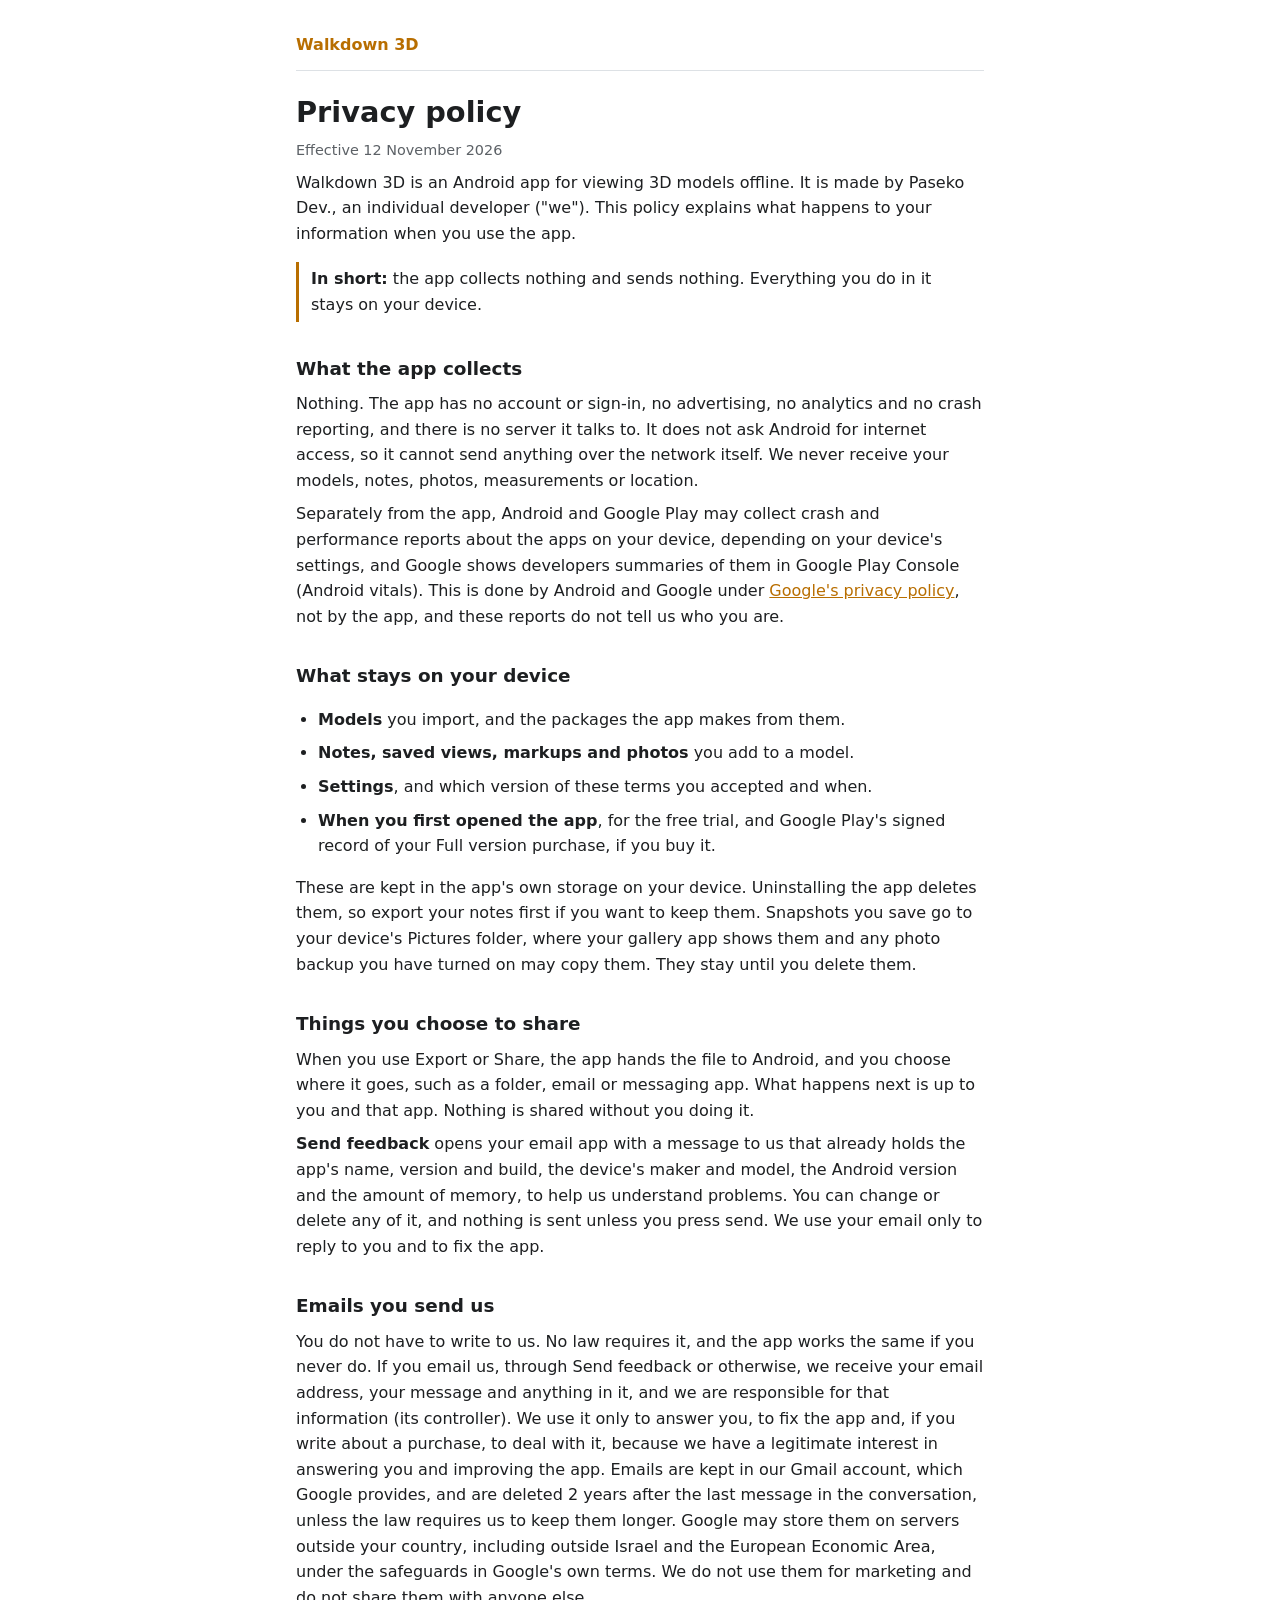
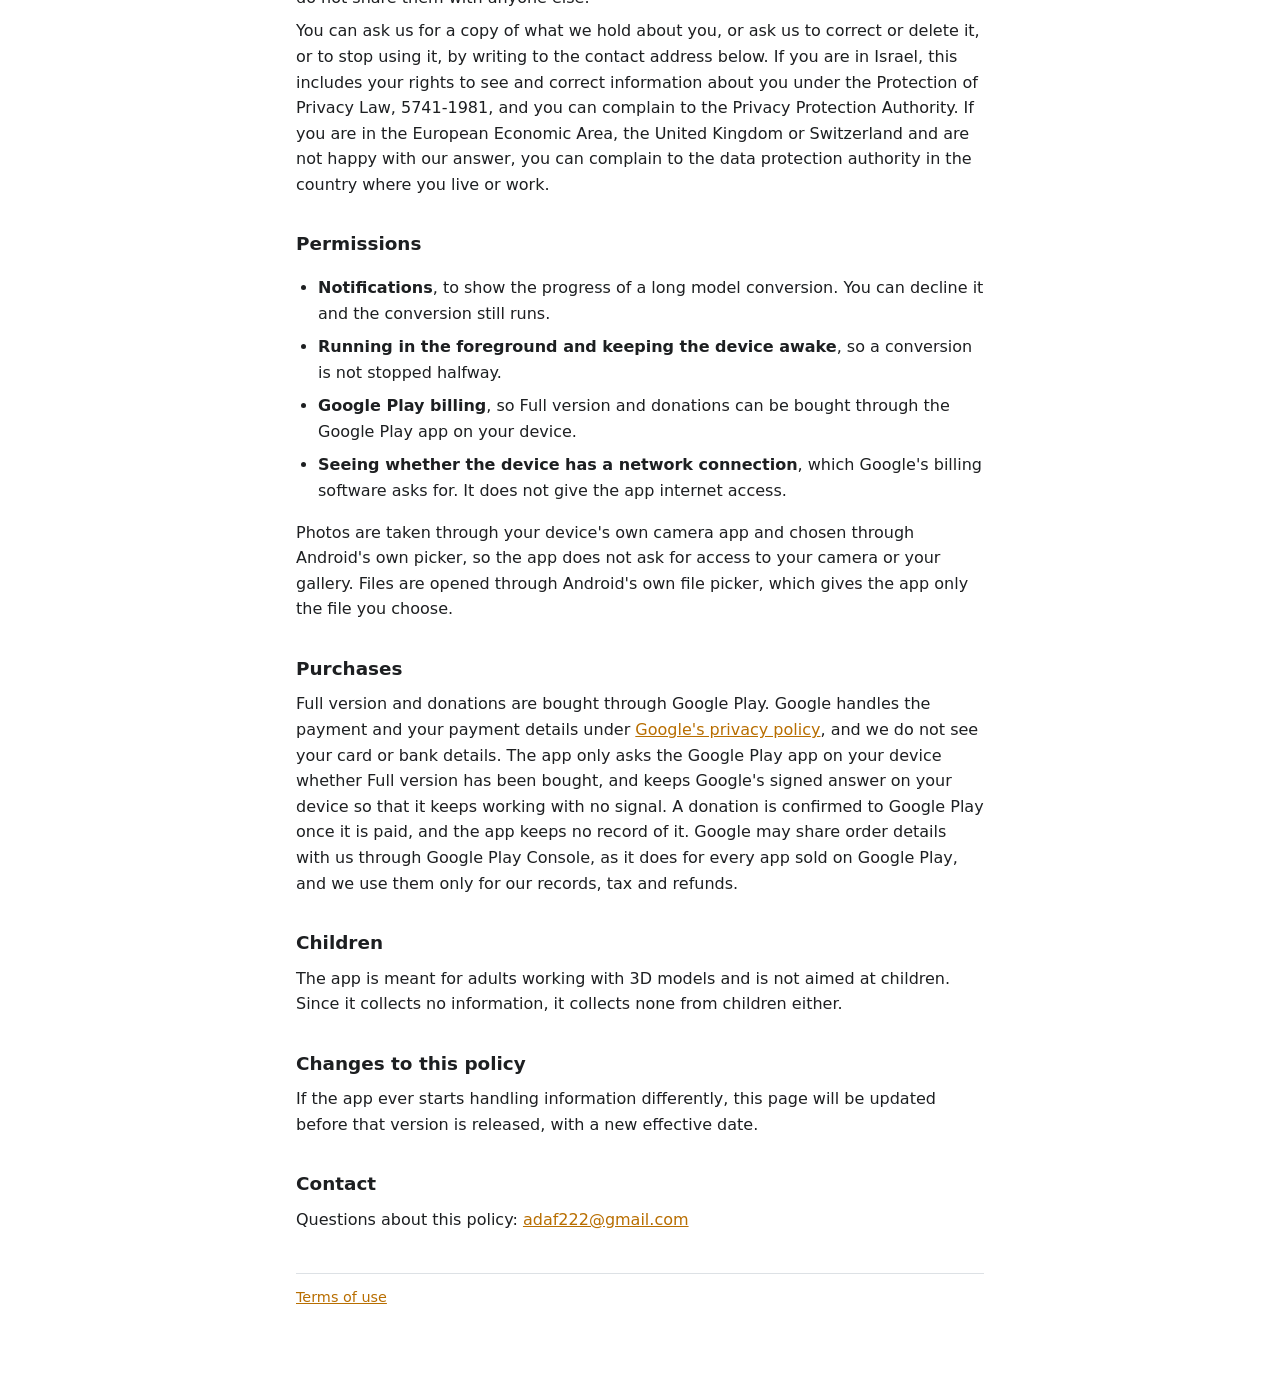
==== commit 041350fa: "Terms version 6: a smaller free tier and optional donations After the trial Find, Connects to, Zoom " ====
--- a/privacy.html
+++ b/privacy.html
@@ -41,13 +41,13 @@
 <ul>
 <li><strong>Notifications</strong>, to show the progress of a long model conversion. You can decline it and the conversion still runs.</li>
 <li><strong>Running in the foreground and keeping the device awake</strong>, so a conversion is not stopped halfway.</li>
-<li><strong>Google Play billing</strong>, so Full version can be bought through the Google Play app on your device.</li>
+<li><strong>Google Play billing</strong>, so Full version and donations can be bought through the Google Play app on your device.</li>
 <li><strong>Seeing whether the device has a network connection</strong>, which Google's billing software asks for. It does not give the app internet access.</li>
 </ul>
 <p>Photos are taken through your device's own camera app and chosen through Android's own picker, so the app does not ask for access to your camera or your gallery. Files are opened through Android's own file picker, which gives the app only the file you choose.</p>
 
 <h2>Purchases</h2>
-<p>Full version is bought through Google Play. Google handles the payment and your payment details under <a href="https://policies.google.com/privacy">Google's privacy policy</a>, and we do not see your card or bank details. The app only asks the Google Play app on your device whether Full version has been bought, and keeps Google's signed answer on your device so that it keeps working with no signal. Google may share order details with us through Google Play Console, as it does for every app sold on Google Play, and we use them only for our records, tax and refunds.</p>
+<p>Full version and donations are bought through Google Play. Google handles the payment and your payment details under <a href="https://policies.google.com/privacy">Google's privacy policy</a>, and we do not see your card or bank details. The app only asks the Google Play app on your device whether Full version has been bought, and keeps Google's signed answer on your device so that it keeps working with no signal. A donation is confirmed to Google Play once it is paid, and the app keeps no record of it. Google may share order details with us through Google Play Console, as it does for every app sold on Google Play, and we use them only for our records, tax and refunds.</p>
 
 <h2>Children</h2>
 <p>The app is meant for adults working with 3D models and is not aimed at children. Since it collects no information, it collects none from children either.</p>
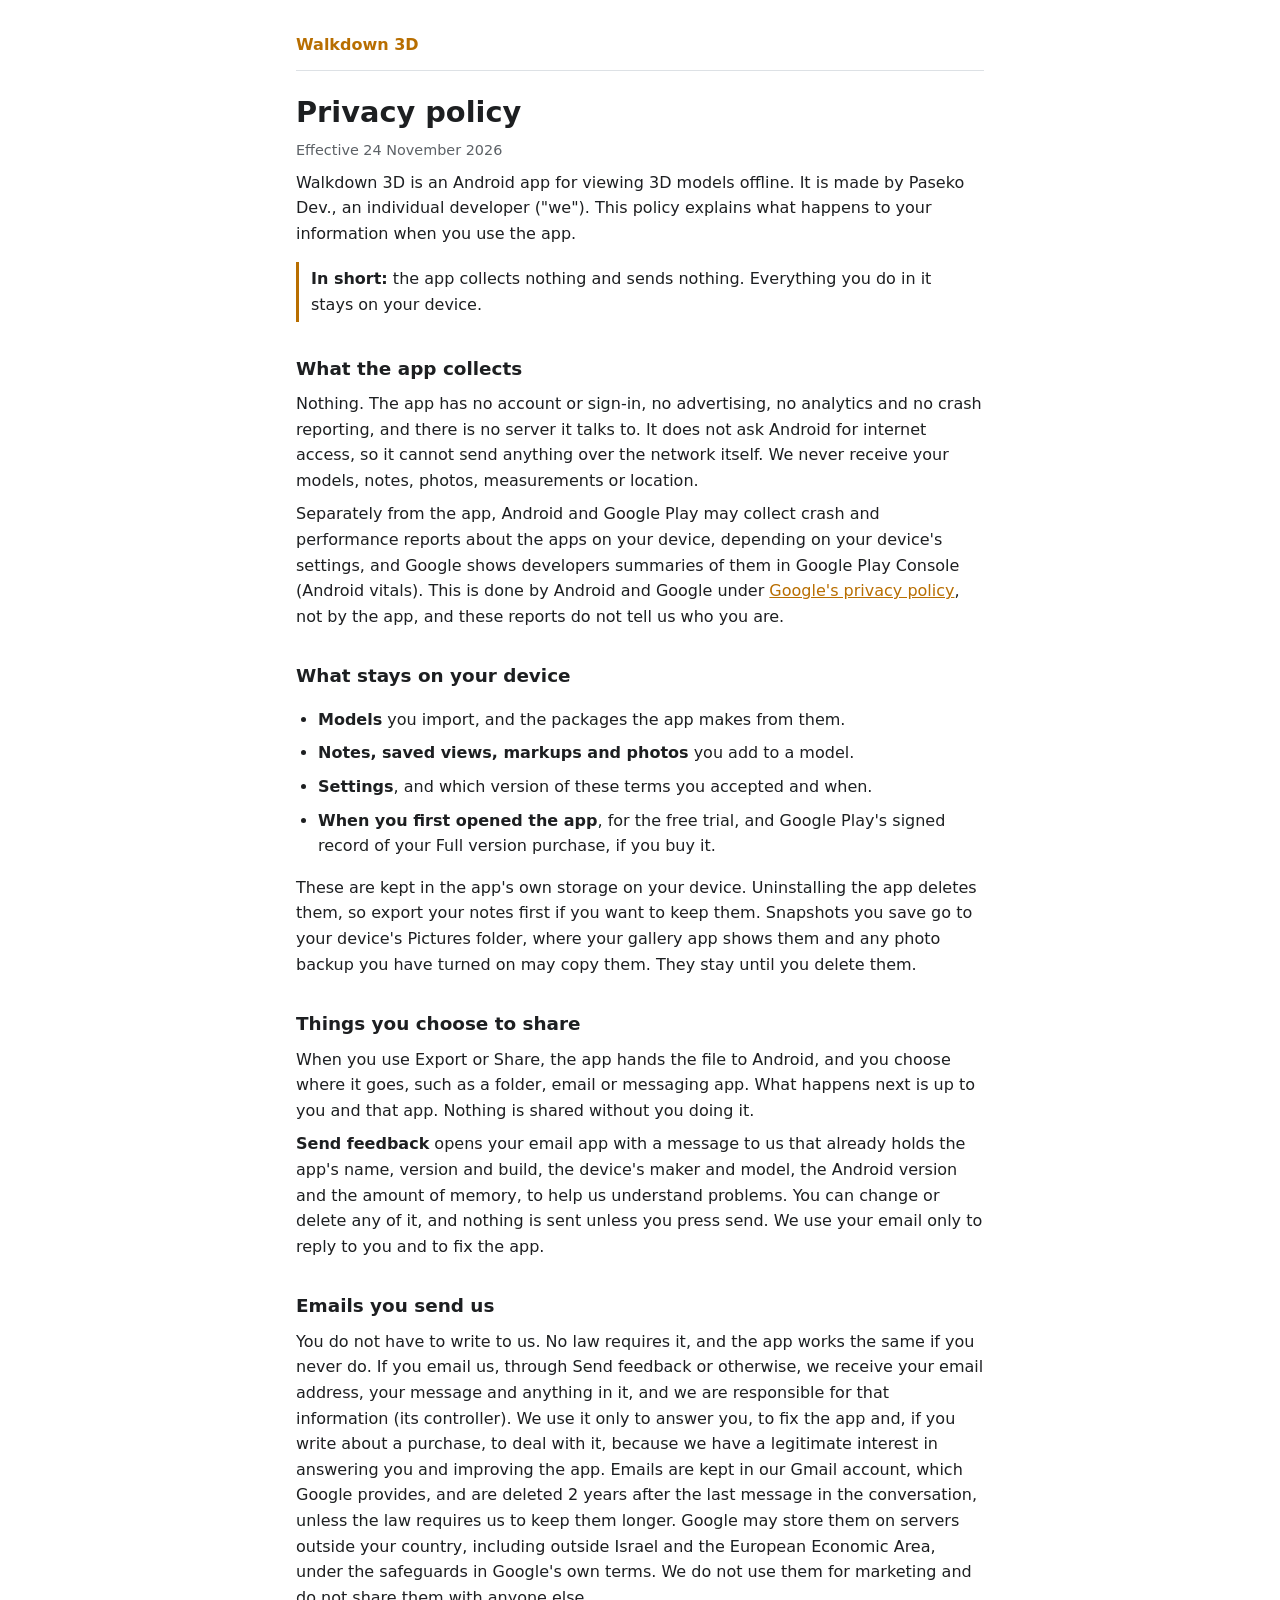
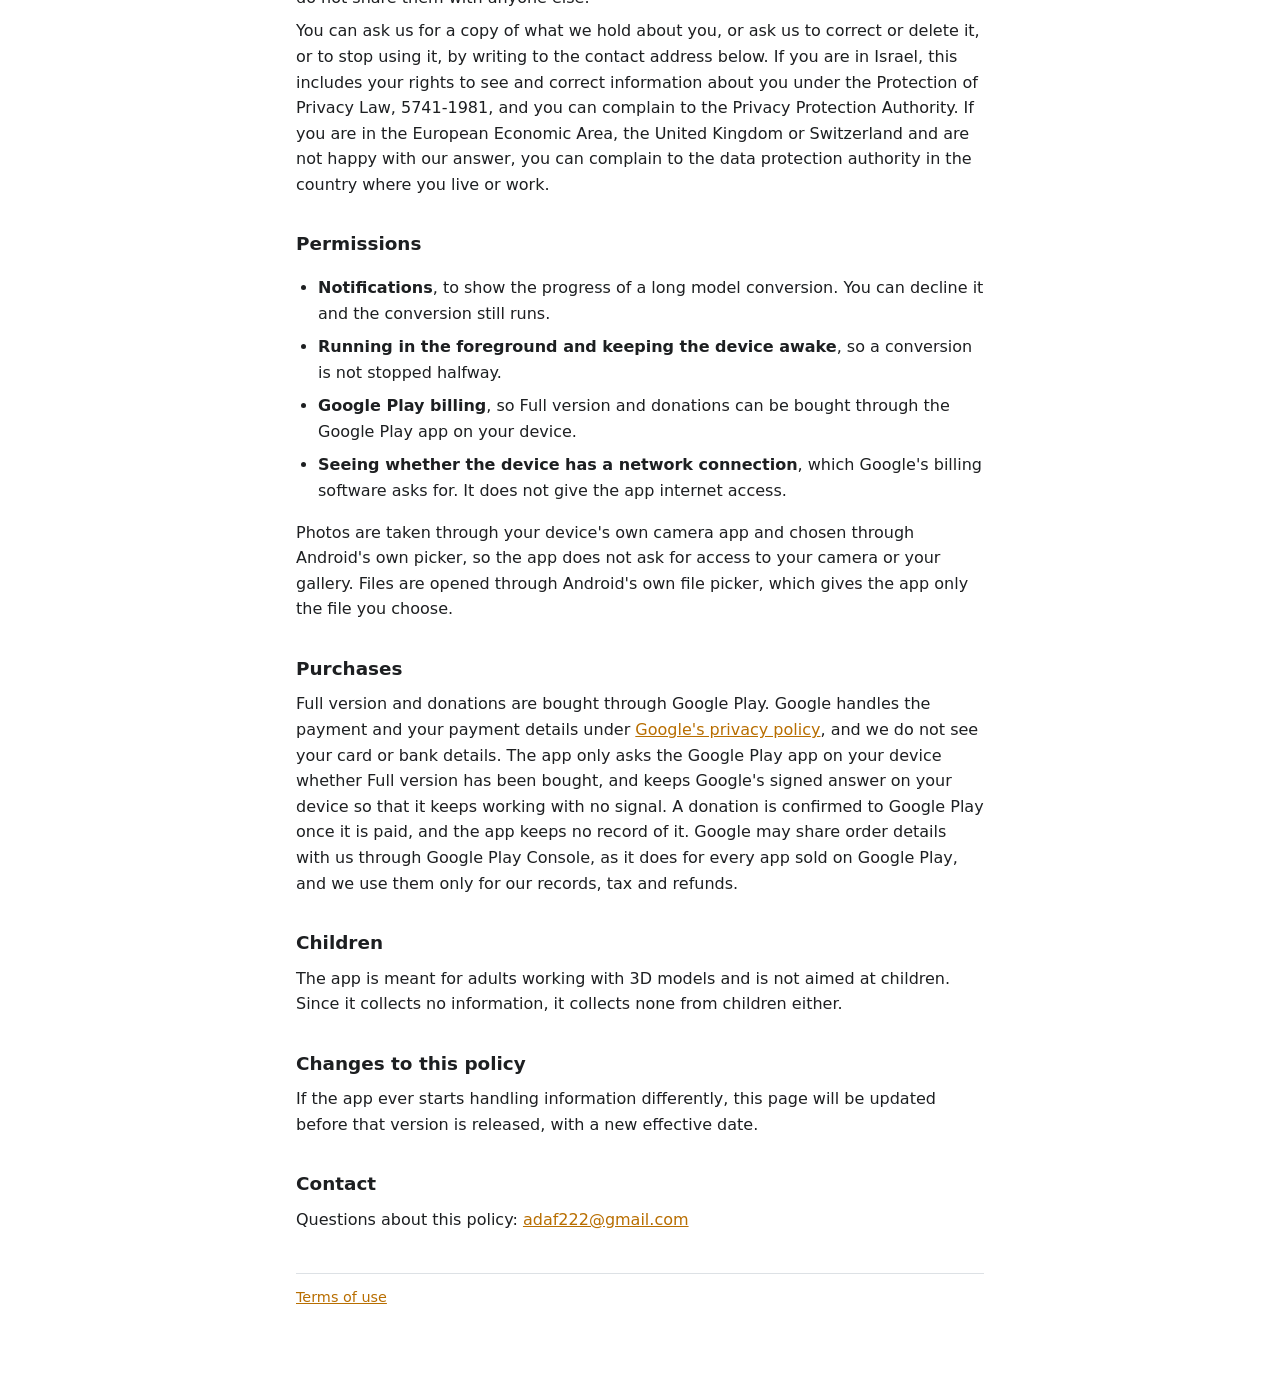
==== commit 8ba50c89: "Terms and privacy version 6 effective 24 November 2026, for 0.3.0" ====
--- a/privacy.html
+++ b/privacy.html
@@ -10,7 +10,7 @@
 <main>
 <header><a href="index.html">Walkdown 3D</a></header>
 <h1>Privacy policy</h1>
-<p class="meta">Effective 12 November 2026</p>
+<p class="meta">Effective 24 November 2026</p>
 
 <p>Walkdown 3D is an Android app for viewing 3D models offline. It is made by Paseko Dev., an individual developer ("we"). This policy explains what happens to your information when you use the app.</p>
 
